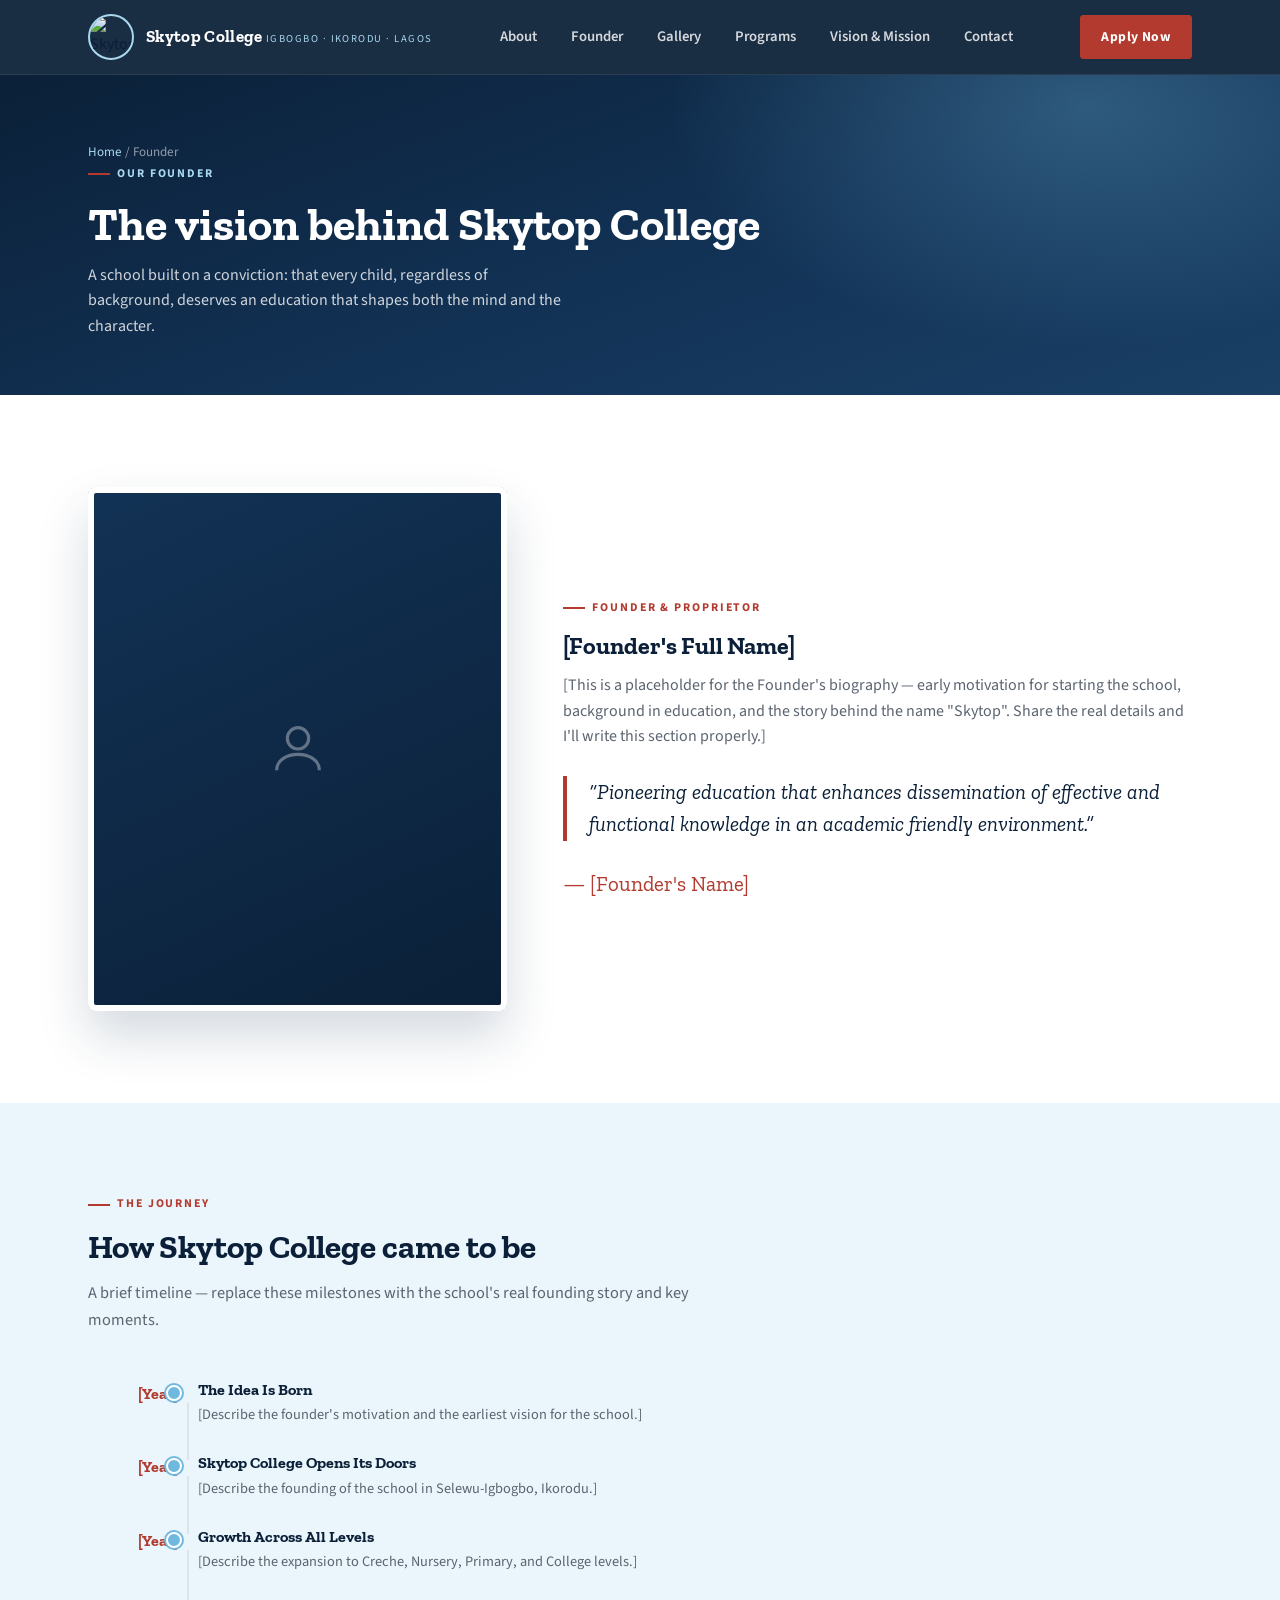
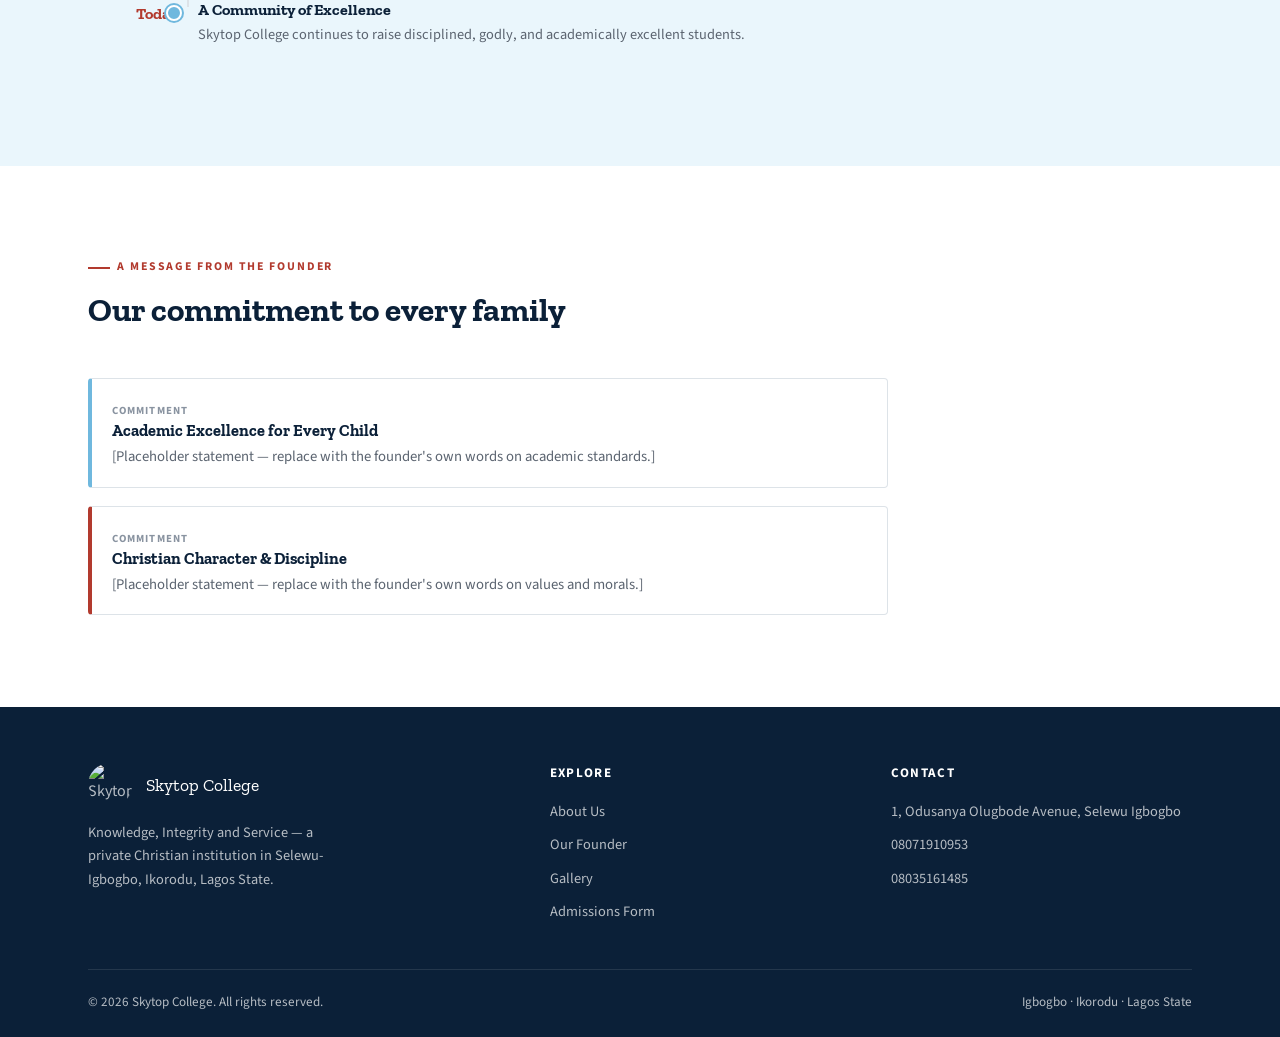
==== founder.html @ b990004e "Add files via upload" ====
<!DOCTYPE html>
<html lang="en">
<head>
<meta charset="UTF-8">
<meta name="viewport" content="width=device-width, initial-scale=1.0">
<title>Our Founder | Skytop College</title>
<meta name="description" content="Meet the Founder of Skytop College — the vision and values behind Sky Top Schools.">
<link rel="preconnect" href="https://fonts.googleapis.com">
<link rel="preconnect" href="https://fonts.gstatic.com" crossorigin>
<link href="https://fonts.googleapis.com/css2?family=Zilla+Slab:ital,wght@0,400;0,500;0,600;0,700;1,500&family=Source+Sans+3:wght@400;500;600;700;800&display=swap" rel="stylesheet">
<link rel="stylesheet" href="styles.css">
</head>
<body>

<header>
  <div class="nav">
    <div class="brand"><a href="index.html">
      <img src="assets/logo.jpg" alt="Skytop Schools crest">
      <div class="brand-text">
        <span class="name">Skytop College</span>
        <span class="sub">Igbogbo · Ikorodu · Lagos</span></a>
      </div>
    </div>
    <nav class="links">
      <a href="index.html#about">About</a>
      <a href="founder.html">Founder</a>
      <a href="gallery.html">Gallery</a>
      <a href="index.html#programs">Programs</a>
      <a href="index.html#vision">Vision &amp; Mission</a>
      <a href="index.html#contact">Contact</a>
    </nav>
    <a href="admissions.html" class="nav-cta">Apply Now</a>
    <button class="menu-btn" aria-label="Open menu" id="menuBtn">☰</button>
  </div>
</header>

<section class="page-hero">
  <div class="wrap">
    <span class="breadcrumb"><a href="index.html">Home</a> / Founder</span>
    <span class="eyebrow" style="color:var(--sky-soft)">Our Founder</span>
    <h1>The vision behind Skytop College</h1>
    <p>A school built on a conviction: that every child, regardless of background, deserves an education that shapes both the mind and the character.</p>
  </div>
</section>

<section>
  <div class="wrap founder-hero reveal">
    <div class="founder-photo">
      <svg width="64" height="64" viewBox="0 0 24 24" fill="none" stroke="currentColor" stroke-width="1.2"><circle cx="12" cy="8" r="4"/><path d="M4 20c0-4 4-6 8-6s8 2 8 6"/></svg>
    </div>
    <div>
      <span class="eyebrow">Founder &amp; Proprietor</span>
      <h2 style="margin-top:14px;">[Founder's Full Name]</h2>
      <p style="color:var(--grey); margin-top:14px;">[This is a placeholder for the Founder's biography — early motivation for starting the school, background in education, and the story behind the name "Skytop". Share the real details and I'll write this section properly.]</p>
      <div class="founder-quote">
        &ldquo;Pioneering education that enhances dissemination of effective and functional knowledge in an academic friendly environment.&rdquo;
      </div>
      <div class="founder-signature">— [Founder's Name]</div>
    </div>
  </div>
</section>

<section class="bg-tint">
  <div class="wrap">
    <div class="section-head reveal">
      <span class="eyebrow">The Journey</span>
      <h2>How Skytop College came to be</h2>
      <p>A brief timeline — replace these milestones with the school's real founding story and key moments.</p>
    </div>
    <div class="timeline reveal">
      <div class="tl-item">
        <div class="tl-year">[Year]</div>
        <div class="tl-dot">
          <h4>The Idea Is Born</h4>
          <p>[Describe the founder's motivation and the earliest vision for the school.]</p>
        </div>
      </div>
      <div class="tl-item">
        <div class="tl-year">[Year]</div>
        <div class="tl-dot">
          <h4>Skytop College Opens Its Doors</h4>
          <p>[Describe the founding of the school in Selewu-Igbogbo, Ikorodu.]</p>
        </div>
      </div>
      <div class="tl-item">
        <div class="tl-year">[Year]</div>
        <div class="tl-dot">
          <h4>Growth Across All Levels</h4>
          <p>[Describe the expansion to Creche, Nursery, Primary, and College levels.]</p>
        </div>
      </div>
      <div class="tl-item">
        <div class="tl-year">Today</div>
        <div class="tl-dot">
          <h4>A Community of Excellence</h4>
          <p>Skytop College continues to raise disciplined, godly, and academically excellent students.</p>
        </div>
      </div>
    </div>
  </div>
</section>

<section>
  <div class="wrap">
    <div class="section-head reveal">
      <span class="eyebrow">A Message from the Founder</span>
      <h2>Our commitment to every family</h2>
    </div>
    <div class="pillars reveal" style="max-width:800px;">
      <div class="pillar">
        <div>
          <span class="tag">Commitment</span>
          <h4>Academic Excellence for Every Child</h4>
          <p>[Placeholder statement — replace with the founder's own words on academic standards.]</p>
        </div>
      </div>
      <div class="pillar values">
        <div>
          <span class="tag">Commitment</span>
          <h4>Christian Character &amp; Discipline</h4>
          <p>[Placeholder statement — replace with the founder's own words on values and morals.]</p>
        </div>
      </div>
    </div>
  </div>
</section>

<footer>
  <div class="wrap">
    <div class="foot-grid">
      <div>
        <div class="foot-brand">
          <img src="assets/logo.jpg" alt="Skytop Schools crest">
          <span>Skytop College</span>
        </div>
        <p style="max-width:36ch; font-size:.9rem;">Knowledge, Integrity and Service — a private Christian institution in Selewu-Igbogbo, Ikorodu, Lagos State.</p>
      </div>
      <div>
        <h5>Explore</h5>
        <ul>
          <li><a href="index.html#about">About Us</a></li>
          <li><a href="founder.html">Our Founder</a></li>
          <li><a href="gallery.html">Gallery</a></li>
          <li><a href="admissions.html">Admissions Form</a></li>
        </ul>
      </div>
      <div>
        <h5>Contact</h5>
        <ul>
          <li>1, Odusanya Olugbode Avenue, Selewu Igbogbo</li>
          <li>08071910953</li>
          <li>08035161485</li>
        </ul>
      </div>
    </div>
    <div class="foot-bottom">
      <span>© 2026 Skytop College. All rights reserved.</span>
      <span>Igbogbo · Ikorodu · Lagos State</span>
    </div>
  </div>
</footer>

<script>
  document.getElementById('menuBtn').addEventListener('click', function(){
    var links = document.querySelector('nav.links');
    var open = links.style.display === 'flex';
    links.style.display = open ? 'none' : 'flex';
    links.style.flexDirection = 'column';
    links.style.position = 'absolute';
    links.style.top = '70px';
    links.style.right = '20px';
    links.style.background = 'var(--navy-deep)';
    links.style.padding = '20px';
    links.style.borderRadius = '6px';
    links.style.gap = '16px';
  });

  var revealEls = document.querySelectorAll('.reveal');
  var io = new IntersectionObserver(function(entries){
    entries.forEach(function(e){
      if(e.isIntersecting){ e.target.classList.add('in'); io.unobserve(e.target); }
    });
  }, { threshold: .1 });
  revealEls.forEach(function(el){ io.observe(el); });
</script>

</body>
</html>
---- styles.css ----
:root{
    --navy: #123255;
    --navy-deep: #0B2038;
    --sky: #6FB8DE;
    --sky-soft: #A9D8EF;
    --sky-tint: #EAF6FC;
    --white: #FFFFFF;
    --grey: #5B6470;
    --grey-soft: #8993A0;
    --grey-line: #DDE3E8;
    --red: #B23A2E;
    --red-deep: #8A2A21;

    --font-display: "Zilla Slab", Georgia, serif;
    --font-body: "Source Sans 3", -apple-system, "Segoe UI", sans-serif;

    --container: 1160px;
  }

  *{ box-sizing:border-box; margin:0; padding:0; }
  html{ scroll-behavior:smooth; }
  body{
    font-family: var(--font-body);
    color: var(--navy-deep);
    background: var(--white);
    line-height:1.6;
    -webkit-font-smoothing:antialiased;
  }
  img{ max-width:100%; display:block; }
  a{ color:inherit; text-decoration:none; }
  ul{ list-style:none; }
  .wrap{ max-width: var(--container); margin:0 auto; padding:0 28px; }

  h1,h2,h3,h4{ font-family: var(--font-display); font-weight:700; line-height:1.15; color: var(--navy-deep); }

  .eyebrow{
    font-family: var(--font-body);
    text-transform: uppercase;
    letter-spacing: .16em;
    font-size: .74rem;
    font-weight:700;
    color: var(--red);
    display:flex; align-items:center; gap:.6em;
  }
  .eyebrow::before{
    content:"";
    width: 22px; height: 2px; background: var(--red);
    display:inline-block;
  }

  /* ---------- signature flame-book divider ---------- */
  .motif{
    width: 34px; height: 34px; flex-shrink:0;
  }

  /* ---------- Header ---------- */
  header{
    position: sticky; top:0; z-index:50;
    background: rgba(11,32,56,.94);
    backdrop-filter: blur(6px);
    border-bottom: 1px solid rgba(255,255,255,.08);
  }
  .nav{
    display:flex; align-items:center; justify-content:space-between;
    padding: 14px 28px;
    max-width: var(--container); margin:0 auto;
  }
  .brand{ display:flex; align-items:center; gap:12px; }
  .brand img{ width:46px; height:46px; border-radius:50%; object-fit:cover; border:2px solid var(--sky-soft); }
  .brand-text{ display:flex; flex-direction:column; line-height:1.1; }
  .brand-text .name{ font-family: var(--font-display); font-weight:700; color:var(--white); font-size:1.06rem; letter-spacing:.02em; }
  .brand-text .sub{ font-size:.66rem; letter-spacing:.14em; color: var(--sky-soft); text-transform:uppercase; margin-top:3px; }

  nav.links{ display:flex; gap: 34px; }
  nav.links a{
    color: rgba(255,255,255,.82); font-size:.92rem; font-weight:600;
    position:relative; padding:6px 0;
  }
  nav.links a:hover{ color: var(--white); }
  nav.links a::after{
    content:""; position:absolute; left:0; bottom:0; width:0; height:2px;
    background: var(--red); transition: width .25s ease;
  }
  nav.links a:hover::after{ width:100%; }

  .nav-cta{
    background: var(--red); color:var(--white); padding: 10px 20px;
    border-radius: 3px; font-weight:700; font-size:.85rem;
    letter-spacing:.03em;
    border: 1px solid var(--red);
    transition: background .2s ease;
  }
  .nav-cta:hover{ background: var(--red-deep); }

  .menu-btn{ display:none; background:none; border:none; color:var(--white); font-size:1.6rem; cursor:pointer; }

  /* ---------- Hero ---------- */
  .hero{
    position:relative;
    background:
      radial-gradient(ellipse 900px 500px at 78% 18%, rgba(111,184,222,.35), transparent 60%),
      linear-gradient(160deg, var(--navy-deep) 0%, var(--navy) 55%, #1A4066 100%);
    color: var(--white);
    overflow:hidden;
    padding: 100px 0 170px;
  }
  .hero::after{
    content:"";
    position:absolute; left:0; right:0; bottom:-2px; height: 90px;
    background: var(--white);
    clip-path: polygon(0 100%, 100% 100%, 100% 40%, 0 100%);
  }
  .hero .wrap{
    display:grid; grid-template-columns: 1.15fr .85fr; gap: 60px; align-items:center;
    position:relative; z-index:2;
  }
  .hero h1{
    color: var(--white);
    font-size: clamp(2.3rem, 4.2vw, 3.5rem);
    margin: 18px 0 20px;
  }
  .hero h1 em{ font-style:normal; color: var(--sky-soft); }
  .hero p.lead{
    color: rgba(255,255,255,.82); font-size:1.08rem; max-width: 52ch; margin-bottom: 32px;
  }
  .hero .cta-row{ display:flex; gap:16px; flex-wrap:wrap; }
  .btn{
    display:inline-flex; align-items:center; gap:8px;
    padding: 14px 26px; border-radius:3px; font-weight:700; font-size:.94rem;
    letter-spacing:.02em; transition: all .2s ease; border:1.5px solid transparent;
  }
  .btn-primary{ background: var(--red); color:var(--white); border-color: var(--red); }
  .btn-primary:hover{ background: var(--red-deep); border-color:var(--red-deep); transform: translateY(-1px); }
  .btn-ghost{ border-color: rgba(255,255,255,.45); color: var(--white); }
  .btn-ghost:hover{ background: rgba(255,255,255,.1); border-color: var(--white); }

  .hero-badge{
    position:relative;
    width: 100%; max-width: 360px; margin: 0 auto;
    display:flex; align-items:center; justify-content:center;
  }
  .hero-badge .glow{
    position:absolute; inset:-30px;
    background: radial-gradient(circle, rgba(111,184,222,.45), transparent 70%);
    filter: blur(10px);
  }
  .hero-badge img{
    position:relative; z-index:1;
    width:100%; border-radius: 50%;
    box-shadow: 0 30px 60px rgba(0,0,0,.45), 0 0 0 10px rgba(255,255,255,.06);
    border: 4px solid rgba(255,255,255,.85);
  }

  .hero-stats{
    display:flex; gap: 34px; margin-top: 44px; flex-wrap:wrap;
  }
  .hero-stats div{ border-left: 2px solid var(--red); padding-left: 14px; }
  .hero-stats .num{ font-family: var(--font-display); font-size:1.5rem; font-weight:700; color:var(--white); }
  .hero-stats .lbl{ font-size:.76rem; text-transform:uppercase; letter-spacing:.1em; color: rgba(255,255,255,.65); }

  /* ---------- Hero moving gallery ---------- */
  .gallery-strip{
    position:relative; z-index:2; margin-top: 68px;
    -webkit-mask-image: linear-gradient(90deg, transparent, #000 8%, #000 92%, transparent);
    mask-image: linear-gradient(90deg, transparent, #000 8%, #000 92%, transparent);
  }
  .gallery-track{
    display:flex; gap: 20px; width: max-content;
    animation: scroll-gallery 38s linear infinite;
  }
  .gallery-strip:hover .gallery-track{ animation-play-state: paused; }
  @keyframes scroll-gallery{
    from{ transform: translateX(0); }
    to{ transform: translateX(-50%); }
  }
  .gcard{
    flex: 0 0 auto; width: 220px; height: 150px; border-radius: 8px;
    padding: 18px; display:flex; flex-direction:column; justify-content:flex-end;
    position:relative; overflow:hidden;
    border: 1px solid rgba(255,255,255,.14);
  }
  .gcard::before{
    content:""; position:absolute; top:-30px; right:-30px; width:110px; height:110px;
    border-radius:50%; background: rgba(255,255,255,.08);
  }
  .gcard .gicon{ color: rgba(255,255,255,.9); margin-bottom:10px; }
  .gcard .glabel{ font-family: var(--font-display); font-weight:600; color:var(--white); font-size:1rem; }
  .gcard .gsub{ font-size:.72rem; color: rgba(255,255,255,.65); text-transform:uppercase; letter-spacing:.08em; margin-top:2px; }
  .gcard.c1{ background: linear-gradient(155deg, #1A4066, #123255); }
  .gcard.c2{ background: linear-gradient(155deg, var(--red), var(--red-deep)); }
  .gcard.c3{ background: linear-gradient(155deg, #2C6E9E, #123255); }
  .gcard.c4{ background: linear-gradient(155deg, #0B2038, #1A4066); }
  .gcard.c5{ background: linear-gradient(155deg, var(--red-deep), #601B15); }
  .gcard.c6{ background: linear-gradient(155deg, #3A82AE, #123255); }

  /* ---------- Founder ---------- */
  .founder-grid{ display:grid; grid-template-columns: .8fr 1.2fr; gap: 56px; align-items:center; }
  .founder-portrait{
    position:relative; aspect-ratio: 4/5; border-radius: 10px; overflow:hidden;
    background: linear-gradient(155deg, var(--navy-deep), var(--navy) 60%, var(--sky) 160%);
    display:flex; align-items:center; justify-content:center;
    box-shadow: 0 30px 60px rgba(18,50,85,.18);
  }
  .founder-portrait::before{
    content:""; position:absolute; inset:0;
    background: radial-gradient(circle at 30% 20%, rgba(255,255,255,.12), transparent 55%);
  }
  .founder-portrait .monogram{
    font-family: var(--font-display); font-weight:700; font-size: 5rem; color: rgba(255,255,255,.92);
    border: 2px solid rgba(255,255,255,.35); border-radius:50%;
    width: 150px; height:150px; display:flex; align-items:center; justify-content:center;
    position:relative; z-index:1;
  }
  .founder-portrait .ribbon{
    position:absolute; bottom:0; left:0; right:0; padding: 16px 22px;
    background: rgba(11,32,56,.75); backdrop-filter: blur(3px);
    color: var(--white); font-size:.78rem; text-transform:uppercase; letter-spacing:.1em; text-align:center;
  }
  .founder-quote{
    font-family: var(--font-display); font-style:italic; font-size:1.3rem; color: var(--navy-deep);
    line-height:1.55; margin: 18px 0 22px; position:relative; padding-left: 24px;
    border-left: 3px solid var(--red);
  }
  .founder-name{ font-family: var(--font-display); font-weight:700; font-size:1.15rem; }
  .founder-role{ color: var(--red); font-size:.8rem; text-transform:uppercase; letter-spacing:.1em; font-weight:700; margin-top:2px; }
  .founder-note{
    margin-top:24px; padding: 14px 18px; border-radius:4px; background: var(--sky-tint);
    border: 1px dashed var(--sky); color: var(--grey); font-size:.85rem;
  }

  /* ---------- Gallery ---------- */
  .gallery-grid{
    display:grid; grid-template-columns: repeat(4, 1fr); grid-auto-rows: 150px; gap: 18px;
  }
  .gtile{
    position:relative; border-radius: 8px; overflow:hidden;
    display:flex; flex-direction:column; justify-content:flex-end; padding: 18px;
    color: var(--white); border: 1px solid rgba(255,255,255,.12);
    transition: transform .25s ease;
  }
  .gtile:hover{ transform: translateY(-4px); }
  .gtile::before{
    content:""; position:absolute; top:-40px; right:-40px; width:140px; height:140px;
    border-radius:50%; background: rgba(255,255,255,.08);
  }
  .gtile .gt-icon{ margin-bottom:8px; opacity:.9; }
  .gtile .gt-label{ font-family: var(--font-display); font-weight:600; font-size:1.05rem; }
  .gtile .gt-sub{ font-size:.72rem; text-transform:uppercase; letter-spacing:.08em; color: rgba(255,255,255,.7); margin-top:2px; }
  .gtile.big{ grid-column: span 2; grid-row: span 2; }
  .gtile.wide{ grid-column: span 2; }
  .gtile.t1{ background: linear-gradient(155deg, var(--navy-deep), var(--navy)); }
  .gtile.t2{ background: linear-gradient(155deg, var(--red), var(--red-deep)); }
  .gtile.t3{ background: linear-gradient(155deg, #2C6E9E, var(--navy)); }
  .gtile.t4{ background: linear-gradient(155deg, #3A82AE, var(--navy)); }
  .gtile.t5{ background: linear-gradient(155deg, var(--red-deep), #601B15); }
  .gtile.t6{ background: linear-gradient(155deg, #0B2038, #1A4066); }
  .gtile.hof{
    background: linear-gradient(155deg, var(--red) 0%, var(--red-deep) 55%, var(--navy-deep) 140%);
  }
  .gtile.hof .gt-label{ font-size:1.3rem; }

  /* ---------- Section shells ---------- */
  section{ padding: 92px 0; }
  .section-head{ max-width: 640px; margin-bottom: 48px; }
  .section-head h2{ font-size: clamp(1.7rem, 2.6vw, 2.3rem); margin-top:14px; }
  .section-head p{ color: var(--grey); margin-top:14px; font-size:1.02rem; }

  .bg-tint{ background: var(--sky-tint); }
  .bg-navy{ background: linear-gradient(155deg, var(--navy-deep), var(--navy)); color:var(--white); }

  /* ---------- About ---------- */
  .about-grid{ display:grid; grid-template-columns: 1fr 1fr; gap: 64px; align-items:start; }
  .about-grid p{ color: var(--grey); margin-bottom: 16px; font-size:1.02rem; }
  .pillars{ display:flex; flex-direction:column; gap:18px; margin-top:8px; }
  .pillar{
    display:flex; gap:16px; align-items:flex-start;
    padding: 18px 20px; background: var(--white);
    border: 1px solid var(--grey-line); border-left: 4px solid var(--sky);
    border-radius: 4px;
  }
  .pillar.values{ border-left-color: var(--red); }
  .pillar h4{ font-size:1.02rem; margin-bottom:4px; }
  .pillar span.tag{
    font-size:.68rem; text-transform:uppercase; letter-spacing:.1em; color: var(--grey-soft); font-weight:700;
  }
  .pillar p{ color: var(--grey); font-size:.92rem; margin:0; }

  /* ---------- Levels pathway (real sequence) ---------- */
  .pathway{
    position:relative; display:flex; justify-content:space-between; gap: 16px;
    margin-top: 20px; padding-top: 10px;
  }
  .pathway::before{
    content:""; position:absolute; top: 33px; left: 6%; right:6%; height:2px;
    background: repeating-linear-gradient(90deg, var(--sky) 0 10px, transparent 10px 18px);
  }
  .stop{ flex:1; text-align:center; position:relative; z-index:1; }
  .stop .dot{
    width: 66px; height:66px; border-radius:50%; margin: 0 auto 16px;
    background: var(--white); border: 3px solid var(--sky);
    display:flex; align-items:center; justify-content:center;
    font-family: var(--font-display); font-weight:700; color: var(--navy); font-size:1.3rem;
    box-shadow: 0 8px 20px rgba(18,50,85,.1);
  }
  .stop:nth-child(4) .dot{ background: var(--navy); border-color: var(--red); color: var(--white); }
  .stop h4{ font-size:1.02rem; }
  .stop p{ color: var(--grey-soft); font-size:.8rem; margin-top:4px; }

  /* ---------- Cards grid (why choose) ---------- */
  .card-grid{ display:grid; grid-template-columns: repeat(4, 1fr); gap: 24px; }
  .card{
    background: var(--white); border: 1px solid var(--grey-line); border-radius: 6px;
    padding: 30px 24px; transition: transform .2s ease, box-shadow .2s ease;
  }
  .card:hover{ transform: translateY(-4px); box-shadow: 0 18px 34px rgba(18,50,85,.1); border-color: var(--sky); }
  .card .icon{
    width: 48px; height:48px; border-radius:10px; background: var(--sky-tint);
    display:flex; align-items:center; justify-content:center; margin-bottom:18px;
    color: var(--red);
  }
  .card h4{ font-size:1.04rem; margin-bottom:8px; }
  .card p{ color: var(--grey); font-size:.9rem; }

  /* ---------- Programs ---------- */
  .programs{ display:grid; grid-template-columns: 1fr 1fr; gap: 28px; }
  .program{
    position:relative; overflow:hidden; border-radius: 8px;
    background: var(--navy); color: var(--white);
    padding: 40px 36px; min-height: 260px;
    display:flex; flex-direction:column; justify-content:flex-end;
  }
  .program.alt{ background: var(--red); }
  .program::before{
    content:""; position:absolute; top:-40px; right:-40px; width:180px; height:180px;
    border-radius:50%; background: rgba(255,255,255,.07);
  }
  .program .tag{ font-size:.72rem; text-transform:uppercase; letter-spacing:.14em; color: var(--sky-soft); font-weight:700; margin-bottom:12px; }
  .program.alt .tag{ color: rgba(255,255,255,.75); }
  .program h3{ color: var(--white); font-size:1.5rem; margin-bottom:12px; }
  .program p{ color: rgba(255,255,255,.85); font-size:.96rem; max-width: 42ch; }

  /* ---------- Vision / Mission ---------- */
  .vm-grid{ display:grid; grid-template-columns: .9fr 1.1fr; gap: 50px; align-items:start; }
  .vm-quote{
    background: rgba(255,255,255,.05); border: 1px solid rgba(255,255,255,.15);
    border-radius: 8px; padding: 34px 30px; position:relative;
  }
  .vm-quote .mark{ font-family: var(--font-display); font-size: 3.4rem; color: var(--sky-soft); line-height:.6; display:block; margin-bottom:10px;}
  .vm-quote p{ font-family: var(--font-display); font-size:1.25rem; font-style:italic; color: var(--white); line-height:1.5; }
  .vm-quote span.lbl{ display:block; margin-top:18px; font-size:.72rem; text-transform:uppercase; letter-spacing:.14em; color: var(--sky-soft); font-weight:700; }

  .mission-list{ display:flex; flex-direction:column; gap:16px; }
  .mission-list li{
    display:flex; gap:14px; align-items:flex-start;
    padding: 16px 18px; background: rgba(255,255,255,.04);
    border-left: 3px solid var(--red); border-radius:3px;
    color: rgba(255,255,255,.88); font-size:.96rem;
  }
  .mission-list b{ color: var(--sky-soft); font-family: var(--font-display); font-size:1.1rem; margin-right:4px; }

  /* ---------- Aims (numbered — real ordered content) ---------- */
  .aims-list{ counter-reset: aim; display:grid; grid-template-columns: 1fr 1fr; gap: 20px 40px; margin-top:10px;}
  .aims-list li{
    counter-increment: aim;
    display:flex; gap:16px; align-items:flex-start;
    padding-bottom: 20px; border-bottom: 1px solid var(--grey-line);
  }
  .aims-list li::before{
    content: counter(aim, decimal-leading-zero);
    font-family: var(--font-display); font-weight:700; color: var(--sky);
    font-size:1.3rem; flex-shrink:0; width: 42px;
  }
  .aims-list p{ color: var(--grey); font-size:.94rem; margin:0; }

  /* ---------- Contact ---------- */
  .contact-grid{ display:grid; grid-template-columns: 1fr 1fr; gap: 50px; align-items:center; }
  .contact-card{
    background: var(--white); border:1px solid var(--grey-line); border-radius: 8px;
    padding: 40px; box-shadow: 0 20px 50px rgba(18,50,85,.08);
  }
  .contact-row{ display:flex; gap:16px; align-items:flex-start; margin-bottom: 24px; }
  .contact-row:last-child{ margin-bottom:0; }
  .contact-row .ic{
    width:42px; height:42px; border-radius:50%; background: var(--sky-tint); color:var(--red);
    display:flex; align-items:center; justify-content:center; flex-shrink:0;
  }
  .contact-row h4{ font-size:.95rem; margin-bottom:2px; }
  .contact-row p, .contact-row a{ color: var(--grey); font-size:.92rem; }
  .contact-visual{
    background: linear-gradient(155deg, var(--navy-deep), var(--navy));
    border-radius: 8px; min-height: 320px; display:flex; align-items:center; justify-content:center;
    position:relative; overflow:hidden;
  }
  .contact-visual .ring{
    width:180px;height:180px; border-radius:50%; border: 2px dashed rgba(255,255,255,.25);
    display:flex; align-items:center; justify-content:center; position:relative;
  }
  .contact-visual img{ width:130px; height:130px; border-radius:50%; object-fit:cover; border:3px solid rgba(255,255,255,.8); }

  /* ---------- Footer ---------- */
  footer{ background: var(--navy-deep); color: rgba(255,255,255,.7); padding: 56px 0 24px; }
  .foot-grid{ display:grid; grid-template-columns: 1.4fr 1fr 1fr; gap: 40px; padding-bottom: 36px; border-bottom: 1px solid rgba(255,255,255,.1); }
  .foot-brand{ display:flex; gap:14px; align-items:center; margin-bottom:14px;}
  .foot-brand img{ width:44px; height:44px; border-radius:50%; }
  .foot-brand span{ font-family: var(--font-display); color:var(--white); font-size:1.1rem; }
  footer h5{ color: var(--white); font-size:.82rem; text-transform:uppercase; letter-spacing:.1em; margin-bottom:16px; }
  footer ul li{ margin-bottom:10px; font-size:.9rem; }
  footer ul li a:hover{ color: var(--sky-soft); }
  .foot-bottom{ display:flex; justify-content:space-between; padding-top: 22px; font-size:.82rem; flex-wrap:wrap; gap:10px;}

  /* ---------- Reveal on scroll ---------- */
  .reveal{ opacity:0; transform: translateY(22px); transition: opacity .7s ease, transform .7s ease; }
  .reveal.in{ opacity:1; transform:none; }

  /* ---------- Responsive ---------- */
  @media (max-width: 980px){
    nav.links, .nav-cta{ display:none; }
    .menu-btn{ display:block; }
    .hero .wrap{ grid-template-columns: 1fr; text-align:center; }
    .hero .cta-row{ justify-content:center; }
    .hero-stats{ justify-content:center; }
    .about-grid, .vm-grid, .contact-grid, .programs{ grid-template-columns: 1fr; }
    .card-grid{ grid-template-columns: repeat(2,1fr); }
    .pathway{ flex-direction:column; gap:28px; }
    .pathway::before{ display:none; }
    .aims-list{ grid-template-columns: 1fr; }
  }
  @media (max-width: 560px){
    .card-grid{ grid-template-columns: 1fr; }
    section{ padding: 64px 0; }
    .gcard{ width: 170px; height: 130px; padding: 14px; }
  }

/* ---------- Page hero (interior pages) ---------- */
.page-hero{
  background: linear-gradient(160deg, var(--navy-deep) 0%, var(--navy) 55%, #1A4066 100%);
  color: var(--white); padding: 64px 0 56px; position:relative; overflow:hidden;
}
.page-hero::before{
  content:""; position:absolute; inset:0;
  background: radial-gradient(ellipse 700px 400px at 85% 10%, rgba(111,184,222,.3), transparent 60%);
}
.page-hero .wrap{ position:relative; z-index:1; }
.page-hero h1{ color:var(--white); font-size: clamp(2rem, 3.6vw, 2.9rem); margin-top:14px; }
.page-hero p{ color: rgba(255,255,255,.8); margin-top:12px; max-width:60ch; }
.breadcrumb{ font-size:.82rem; color: rgba(255,255,255,.55); margin-top:18px; }
.breadcrumb a{ color: var(--sky-soft); }

/* ---------- Gallery page ---------- */
.filter-row{ display:flex; gap:12px; flex-wrap:wrap; margin-bottom:36px; }
.filter-btn{
  padding: 9px 18px; border-radius: 30px; border: 1.5px solid var(--grey-line);
  font-size:.84rem; font-weight:600; color: var(--grey); background: var(--white);
  cursor:pointer; transition: all .2s ease;
}
.filter-btn.active, .filter-btn:hover{ background: var(--navy); border-color:var(--navy); color: var(--white); }

.gallery-masonry{
  columns: 3 240px; column-gap: 20px;
}
.gitem{
  break-inside: avoid; margin-bottom: 20px; border-radius: 8px; overflow:hidden;
  position:relative; background: var(--navy);
  display:flex; align-items:flex-end;
  min-height: 180px;
}
.gitem.tall{ min-height: 260px; }
.gitem.short{ min-height: 140px; }
.gitem::before{ content:""; position:absolute; inset:0; opacity:.92; }
.gitem.t1::before{ background: linear-gradient(155deg, #1A4066, #123255); }
.gitem.t2::before{ background: linear-gradient(155deg, var(--red), var(--red-deep)); }
.gitem.t3::before{ background: linear-gradient(155deg, #2C6E9E, #123255); }
.gitem.t4::before{ background: linear-gradient(155deg, #0B2038, #1A4066); }
.gitem.t5::before{ background: linear-gradient(155deg, var(--red-deep), #601B15); }
.gitem.t6::before{ background: linear-gradient(155deg, #3A82AE, #123255); }
.gitem-inner{ position:relative; z-index:1; padding: 22px; width:100%; }
.gitem-inner .tag{ font-size:.68rem; text-transform:uppercase; letter-spacing:.12em; color: rgba(255,255,255,.65); font-weight:700; }
.gitem-inner h4{ color: var(--white); font-size:1.08rem; margin-top:6px; }
.gitem-inner p{ color: rgba(255,255,255,.75); font-size:.84rem; margin-top:4px; }

.hof-grid{ display:grid; grid-template-columns: repeat(4, 1fr); gap:24px; }
.hof-card{
  background: var(--white); border:1px solid var(--grey-line); border-radius: 8px; overflow:hidden;
  text-align:center; transition: transform .2s ease, box-shadow .2s ease;
}
.hof-card:hover{ transform: translateY(-4px); box-shadow: 0 18px 34px rgba(18,50,85,.1); }
.hof-photo{
  height: 150px; background: linear-gradient(155deg, var(--navy), var(--navy-deep));
  display:flex; align-items:center; justify-content:center; color: rgba(255,255,255,.5);
}
.hof-body{ padding: 20px; }
.hof-body .badge{
  display:inline-block; background: var(--red); color:var(--white); font-size:.66rem;
  text-transform:uppercase; letter-spacing:.08em; font-weight:700; padding: 4px 10px; border-radius: 20px; margin-bottom:10px;
}
.hof-body h4{ font-size:1rem; }
.hof-body p{ color: var(--grey); font-size:.85rem; margin-top:4px; }

/* ---------- Founder page ---------- */
.founder-hero{ display:grid; grid-template-columns: .8fr 1.2fr; gap: 56px; align-items:center; }
.founder-photo{
  aspect-ratio: 4/5; border-radius: 8px;
  background: linear-gradient(155deg, var(--navy), var(--navy-deep));
  display:flex; align-items:center; justify-content:center; color: rgba(255,255,255,.35);
  border: 6px solid var(--white); box-shadow: 0 25px 50px rgba(18,50,85,.18);
  position:relative;
}
.founder-photo::after{
  content:""; position:absolute; inset:-6px; border-radius:8px; border: 1.5px dashed var(--sky);
  z-index:-1;
}
.founder-quote{
  font-family: var(--font-display); font-style:italic; font-size:1.3rem; color: var(--navy-deep);
  border-left: 4px solid var(--red); padding-left:22px; margin: 26px 0;
}
.founder-signature{ font-family: var(--font-display); font-size:1.3rem; color: var(--red); margin-top:6px; }
.timeline{ display:flex; flex-direction:column; gap:0; margin-top:10px; }
.tl-item{ display:grid; grid-template-columns: 90px 1fr; gap:20px; padding-bottom:28px; position:relative; }
.tl-item::before{ content:""; position:absolute; left:99px; top:22px; bottom:-6px; width:2px; background: var(--grey-line); }
.tl-item:last-child::before{ display:none; }
.tl-year{ font-family: var(--font-display); font-weight:700; color: var(--red); font-size:1rem; text-align:right; }
.tl-dot{ position:relative; }
.tl-dot::before{ content:""; position:absolute; left:-32px; top:4px; width:12px; height:12px; border-radius:50%; background: var(--sky); border: 2px solid var(--white); box-shadow: 0 0 0 2px var(--sky); }
.tl-item h4{ font-size:1rem; }
.tl-item p{ color: var(--grey); font-size:.9rem; margin-top:4px; }

/* ---------- Admissions form ---------- */
.form-shell{
  background: var(--white); border: 1px solid var(--grey-line); border-radius: 10px;
  padding: 44px; box-shadow: 0 24px 60px rgba(18,50,85,.08);
}
.form-section-title{
  font-family: var(--font-display); font-size:1.1rem; color: var(--navy-deep);
  margin: 30px 0 18px; padding-bottom:10px; border-bottom: 2px solid var(--sky-tint);
  display:flex; align-items:center; gap:10px;
}
.form-section-title:first-child{ margin-top:0; }
.form-section-title .n{
  width:26px; height:26px; border-radius:50%; background: var(--navy); color:var(--white);
  font-size:.78rem; display:flex; align-items:center; justify-content:center; flex-shrink:0;
}
.form-grid{ display:grid; grid-template-columns: 1fr 1fr; gap: 20px; }
.field{ display:flex; flex-direction:column; gap:6px; margin-bottom:18px; }
.field.full{ grid-column: 1 / -1; }
.field label{ font-size:.82rem; font-weight:600; color: var(--navy-deep); }
.field label .req{ color: var(--red); }
.field input, .field select, .field textarea{
  border: 1.5px solid var(--grey-line); border-radius: 5px; padding: 12px 14px;
  font-family: var(--font-body); font-size:.94rem; color: var(--navy-deep); background: var(--white);
  transition: border-color .2s ease;
}
.field input:focus, .field select:focus, .field textarea:focus{
  outline:none; border-color: var(--sky);
}
.field textarea{ resize: vertical; min-height:90px; }
.radio-row{ display:flex; gap:22px; flex-wrap:wrap; margin-top:4px; }
.radio-opt{ display:flex; align-items:center; gap:8px; font-size:.9rem; color: var(--grey); }
.radio-opt input{ accent-color: var(--red); width:16px; height:16px; }
.form-note{
  background: var(--sky-tint); border-left:3px solid var(--sky); border-radius:4px;
  padding: 14px 16px; font-size:.86rem; color: var(--navy-deep); margin-bottom:26px;
}
.submit-row{ display:flex; align-items:center; gap:18px; margin-top:10px; flex-wrap:wrap; }
.submit-row p{ font-size:.8rem; color: var(--grey-soft); }
@media (max-width: 860px){
  .founder-hero{ grid-template-columns:1fr; }
  .form-grid{ grid-template-columns: 1fr; }
  .hof-grid{ grid-template-columns: repeat(2,1fr); }
  .form-shell{ padding:28px; }
}
@media (max-width: 560px){
  .gallery-masonry{ columns: 1; }
  .hof-grid{ grid-template-columns: 1fr; }
}
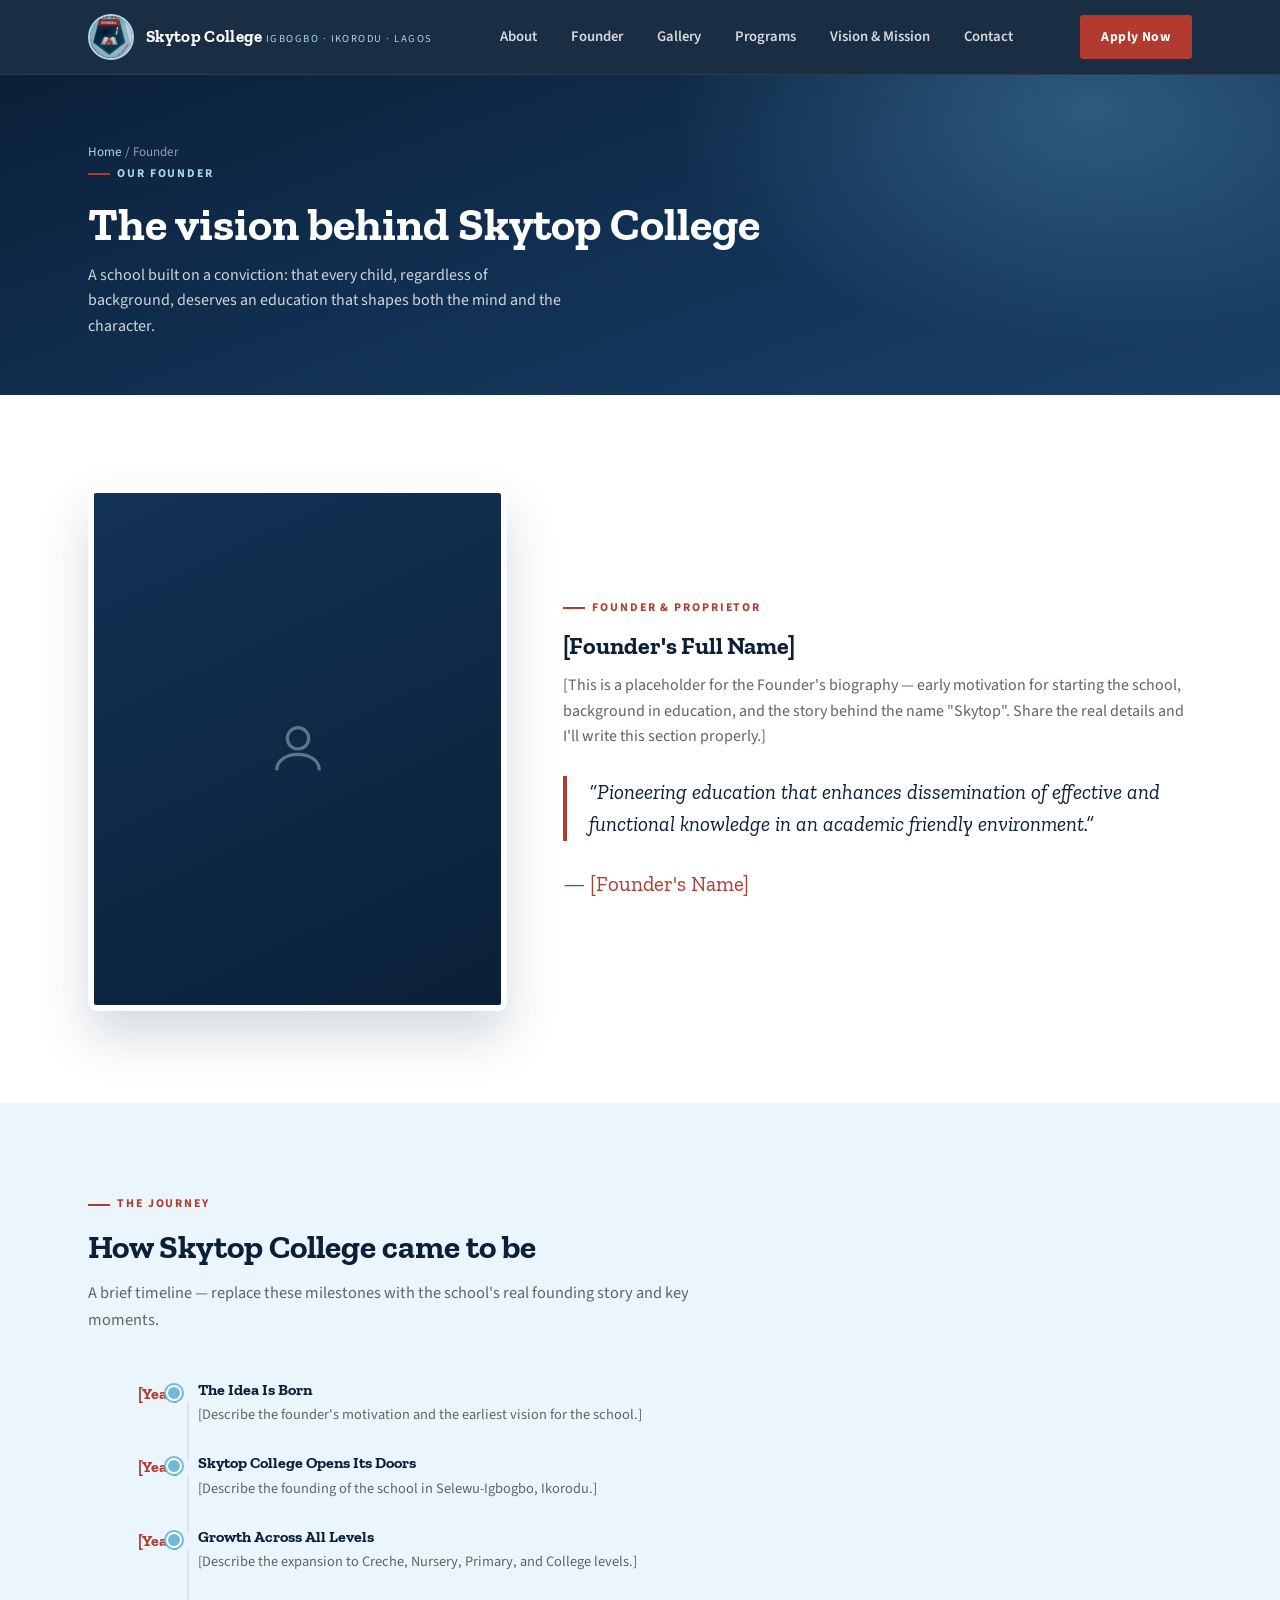
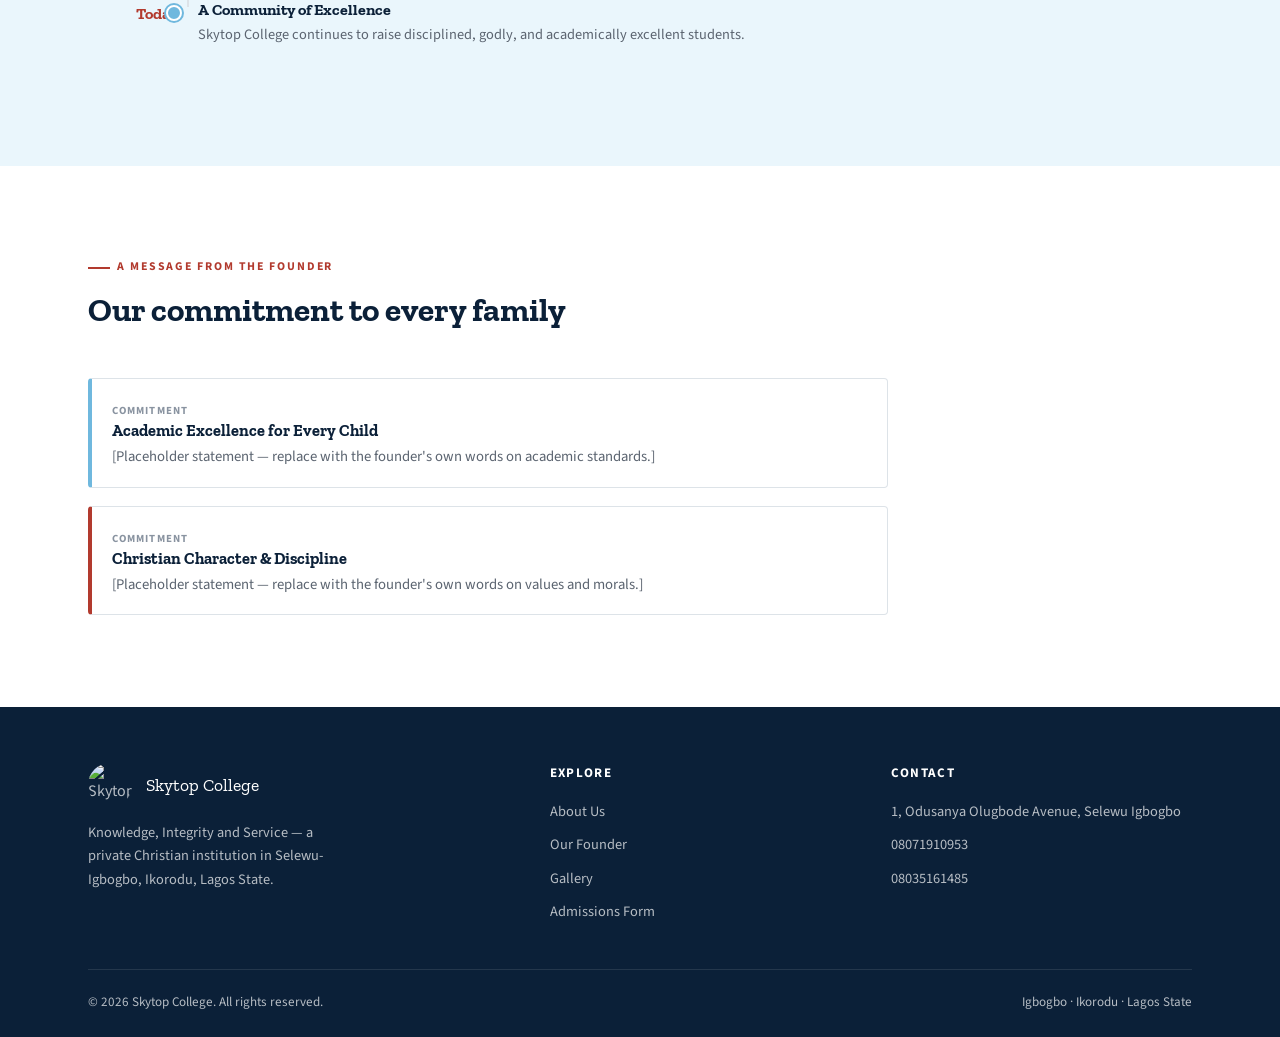
==== commit b18aaa03: "Update logo image source in founder.html" ====
--- a/founder.html
+++ b/founder.html
@@ -15,7 +15,7 @@
 <header>
   <div class="nav">
     <div class="brand"><a href="index.html">
-      <img src="assets/logo.jpg" alt="Skytop Schools crest">
+      <img src="logo.jpg" alt="Skytop Schools crest">
       <div class="brand-text">
         <span class="name">Skytop College</span>
         <span class="sub">Igbogbo · Ikorodu · Lagos</span></a>
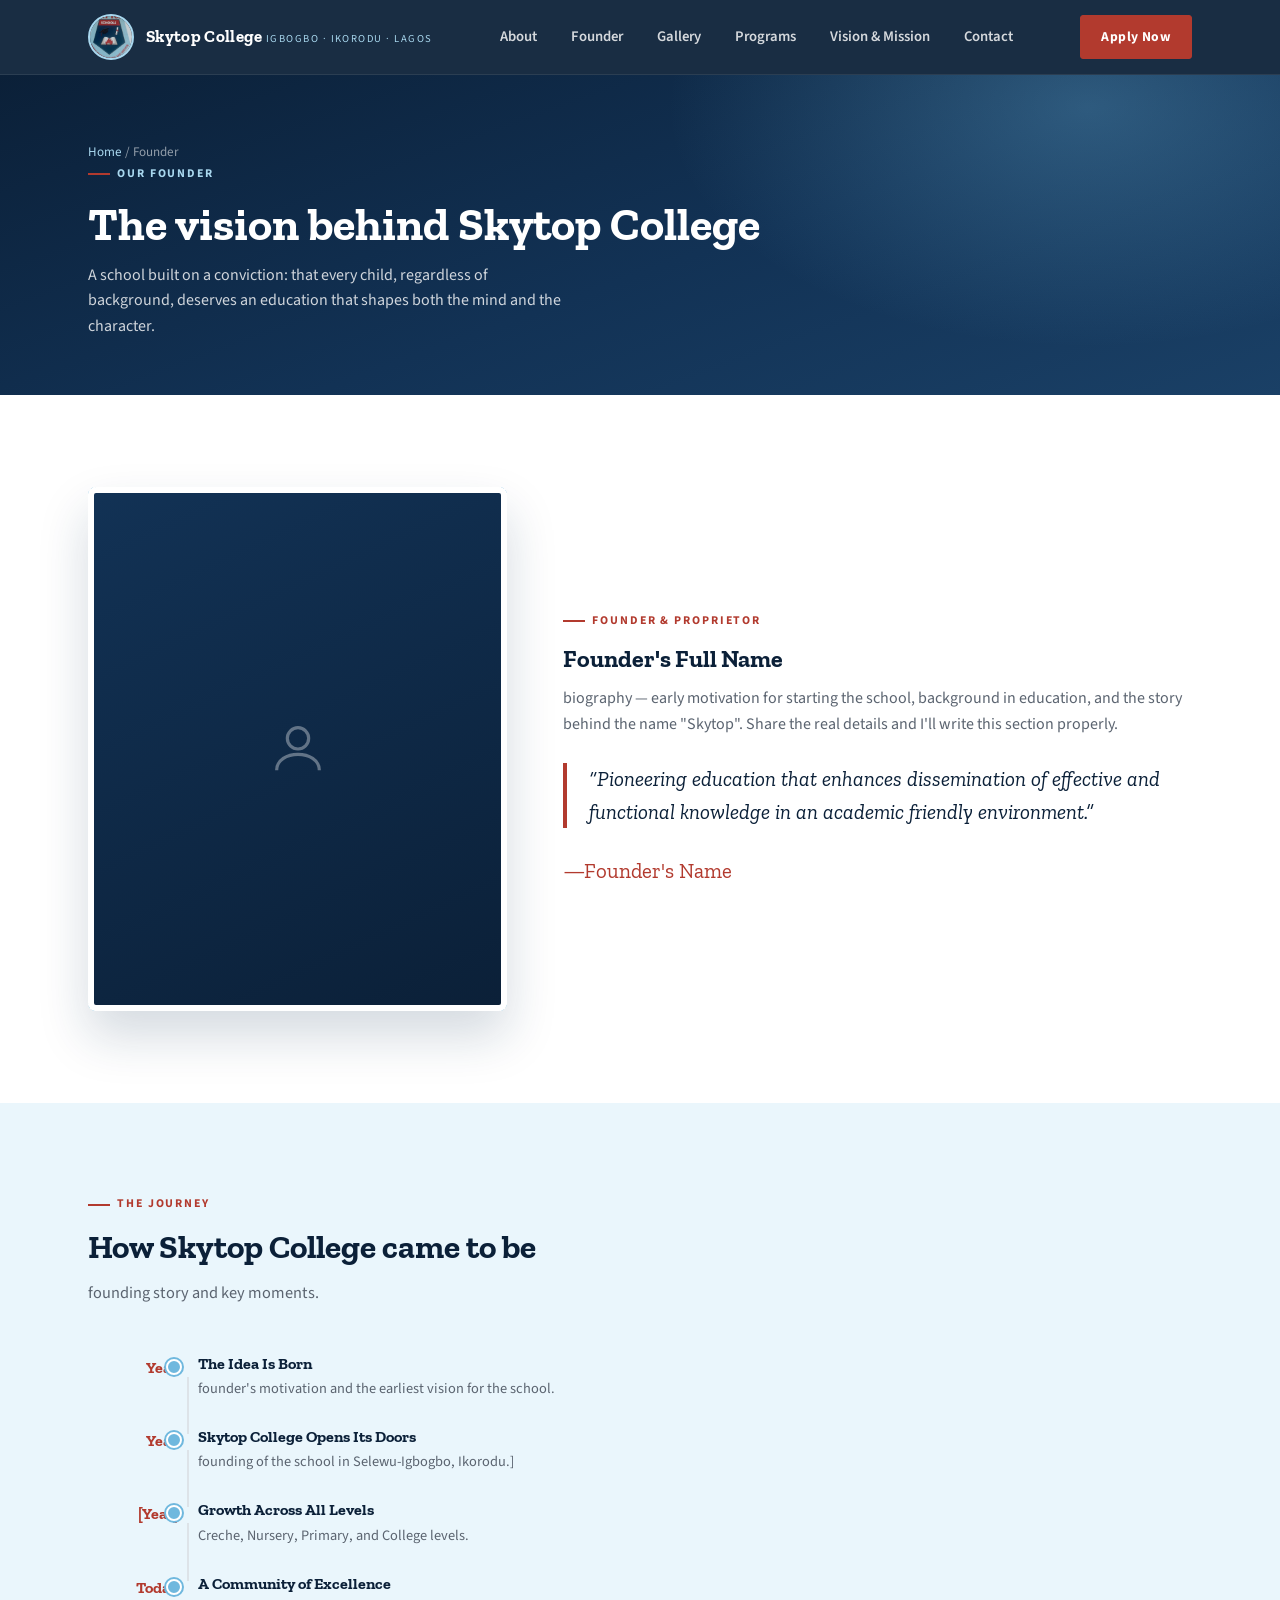
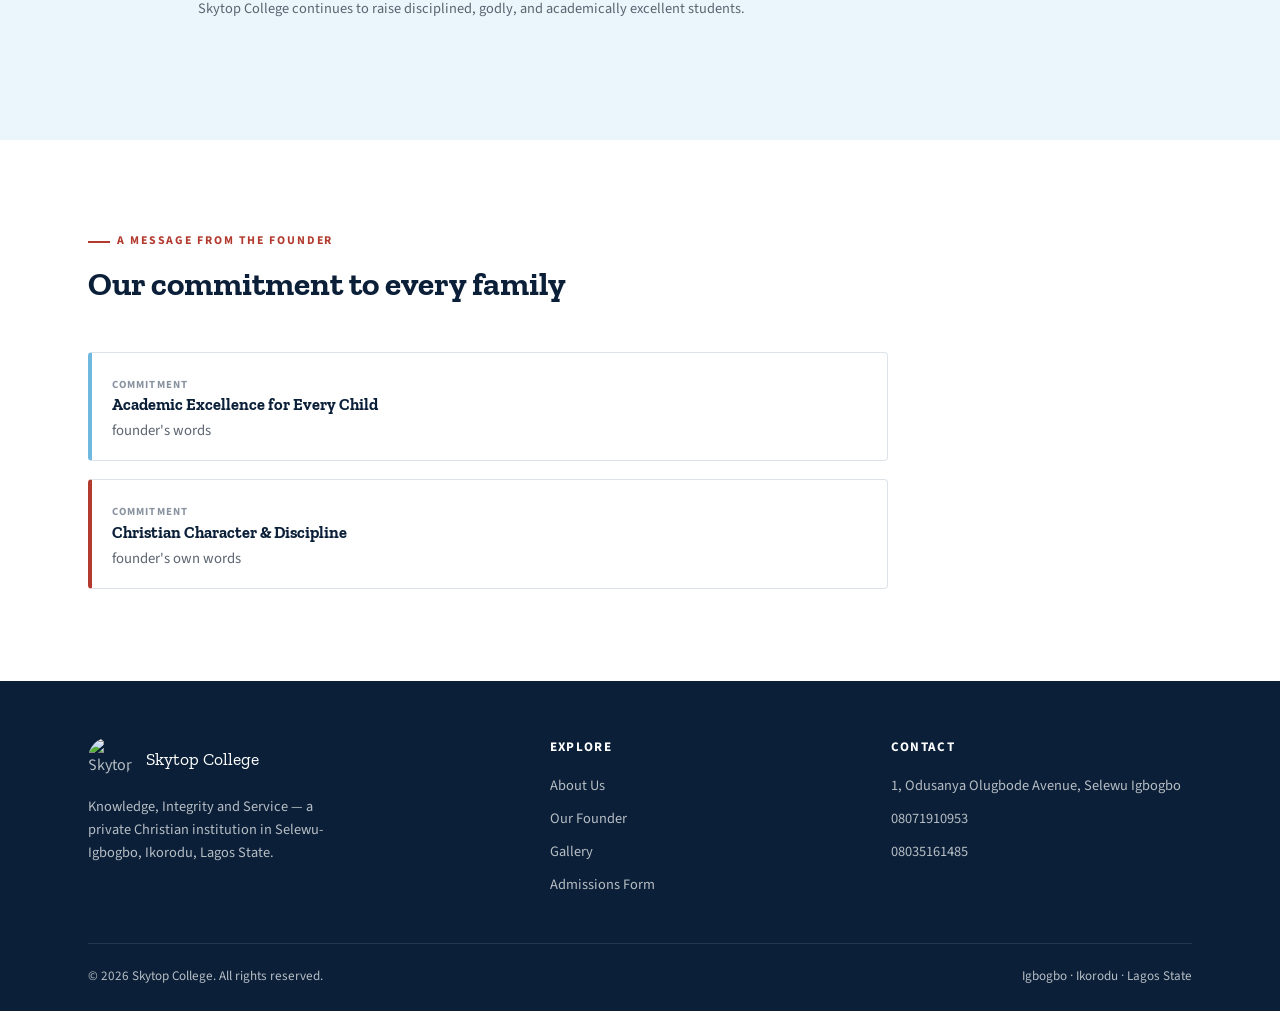
==== commit deb1b513: "Revise founder's biography and journey details Updated founder's section with real details and remov" ====
--- a/founder.html
+++ b/founder.html
@@ -50,12 +50,12 @@
     </div>
     <div>
       <span class="eyebrow">Founder &amp; Proprietor</span>
-      <h2 style="margin-top:14px;">[Founder's Full Name]</h2>
-      <p style="color:var(--grey); margin-top:14px;">[This is a placeholder for the Founder's biography — early motivation for starting the school, background in education, and the story behind the name "Skytop". Share the real details and I'll write this section properly.]</p>
+      <h2 style="margin-top:14px;">Founder's Full Name</h2>
+      <p style="color:var(--grey); margin-top:14px;">biography — early motivation for starting the school, background in education, and the story behind the name "Skytop". Share the real details and I'll write this section properly.</p>
       <div class="founder-quote">
         &ldquo;Pioneering education that enhances dissemination of effective and functional knowledge in an academic friendly environment.&rdquo;
       </div>
-      <div class="founder-signature">— [Founder's Name]</div>
+      <div class="founder-signature">—Founder's Name</div>
     </div>
   </div>
 </section>
@@ -65,28 +65,28 @@
     <div class="section-head reveal">
       <span class="eyebrow">The Journey</span>
       <h2>How Skytop College came to be</h2>
-      <p>A brief timeline — replace these milestones with the school's real founding story and key moments.</p>
+      <p>founding story and key moments.</p>
     </div>
     <div class="timeline reveal">
       <div class="tl-item">
-        <div class="tl-year">[Year]</div>
+        <div class="tl-year">Year</div>
         <div class="tl-dot">
           <h4>The Idea Is Born</h4>
-          <p>[Describe the founder's motivation and the earliest vision for the school.]</p>
+          <p>founder's motivation and the earliest vision for the school.</p>
         </div>
       </div>
       <div class="tl-item">
-        <div class="tl-year">[Year]</div>
+        <div class="tl-year">Year</div>
         <div class="tl-dot">
           <h4>Skytop College Opens Its Doors</h4>
-          <p>[Describe the founding of the school in Selewu-Igbogbo, Ikorodu.]</p>
+          <p>founding of the school in Selewu-Igbogbo, Ikorodu.]</p>
         </div>
       </div>
       <div class="tl-item">
         <div class="tl-year">[Year]</div>
         <div class="tl-dot">
           <h4>Growth Across All Levels</h4>
-          <p>[Describe the expansion to Creche, Nursery, Primary, and College levels.]</p>
+          <p>Creche, Nursery, Primary, and College levels.</p>
         </div>
       </div>
       <div class="tl-item">
@@ -111,14 +111,14 @@
         <div>
           <span class="tag">Commitment</span>
           <h4>Academic Excellence for Every Child</h4>
-          <p>[Placeholder statement — replace with the founder's own words on academic standards.]</p>
+          <p>founder's words</p>
         </div>
       </div>
       <div class="pillar values">
         <div>
           <span class="tag">Commitment</span>
           <h4>Christian Character &amp; Discipline</h4>
-          <p>[Placeholder statement — replace with the founder's own words on values and morals.]</p>
+          <p>founder's own words</p>
         </div>
       </div>
     </div>
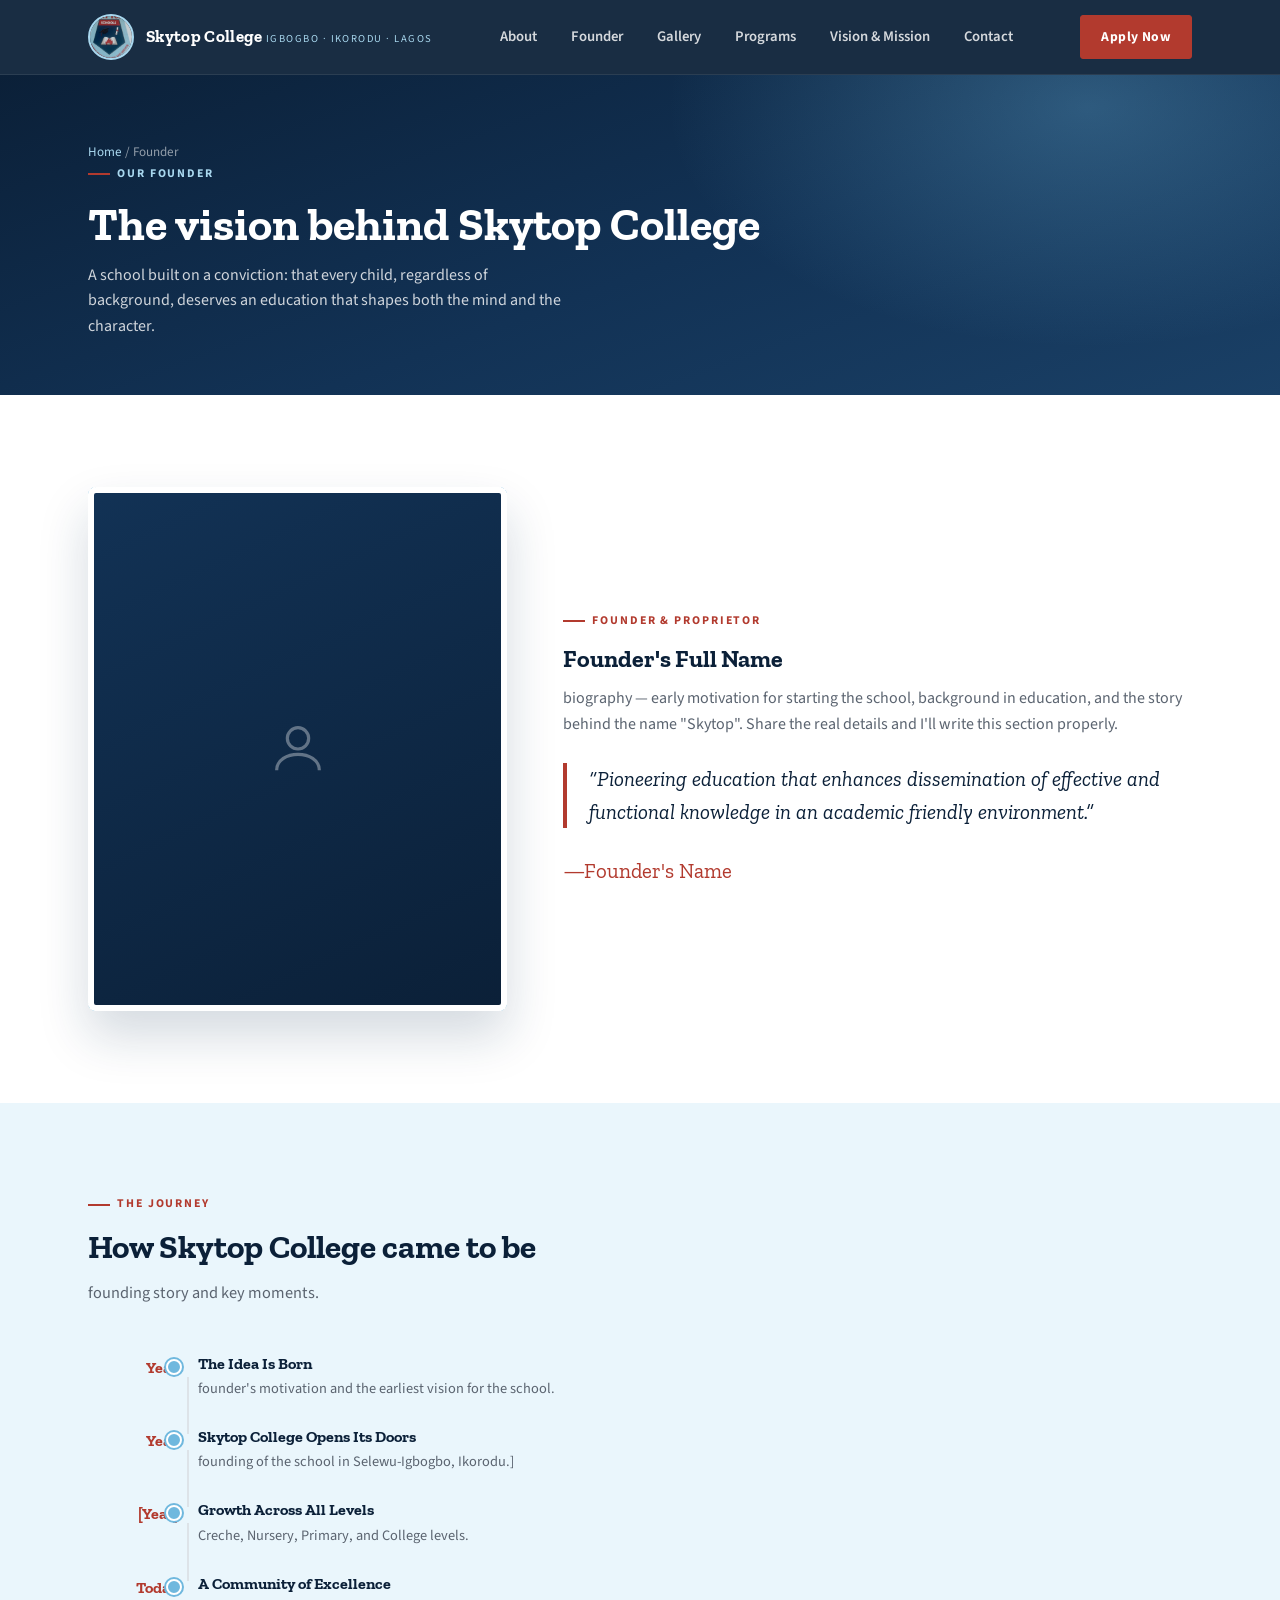
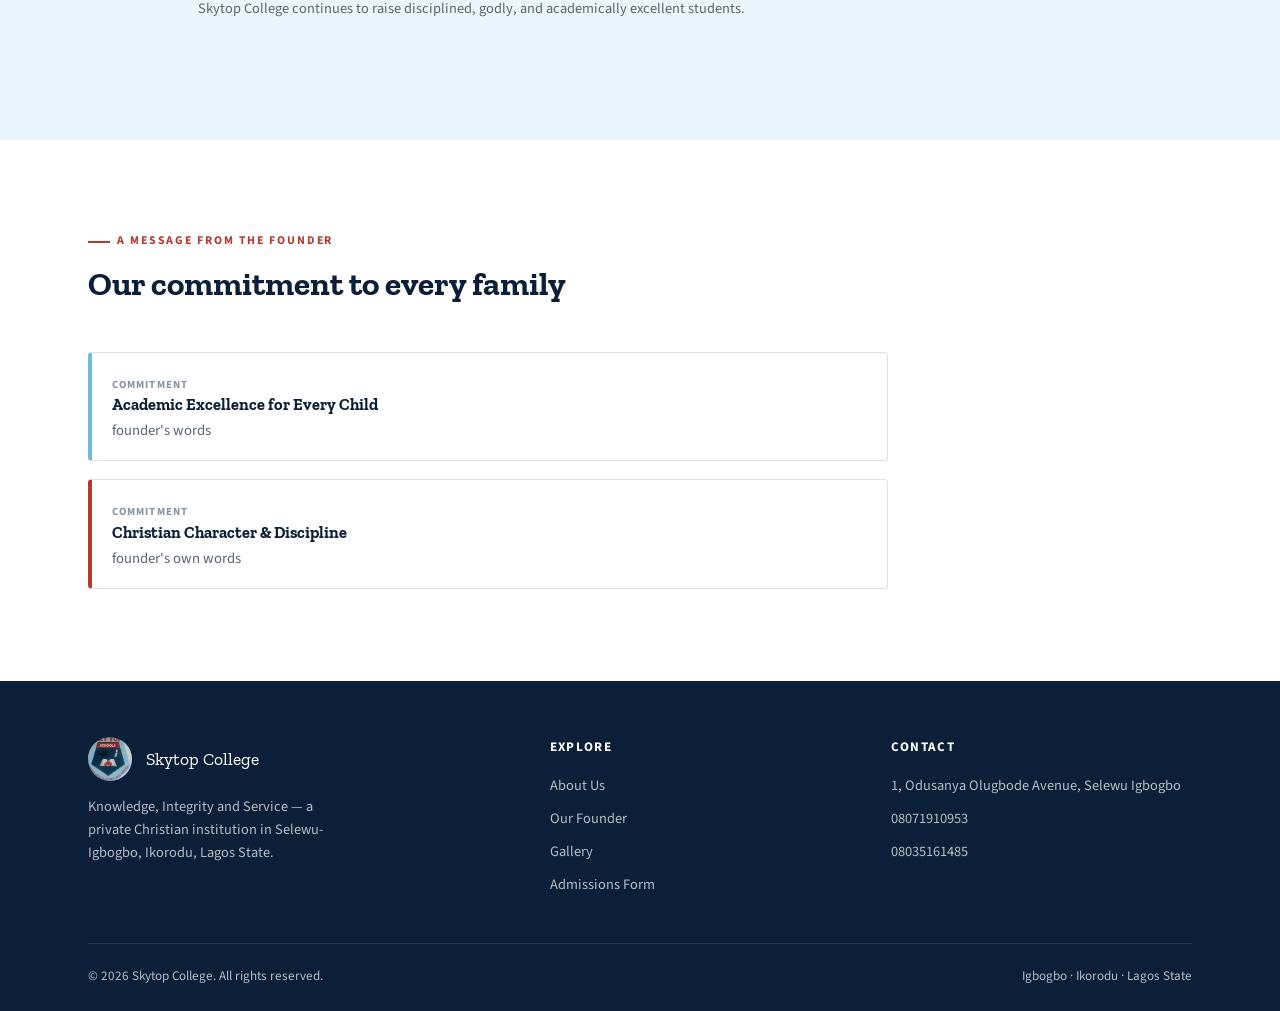
==== commit 89d4bcd9: "Update logo image source in founder.html" ====
--- a/founder.html
+++ b/founder.html
@@ -130,7 +130,7 @@
     <div class="foot-grid">
       <div>
         <div class="foot-brand">
-          <img src="assets/logo.jpg" alt="Skytop Schools crest">
+          <img src="logo.jpg" alt="Skytop Schools crest">
           <span>Skytop College</span>
         </div>
         <p style="max-width:36ch; font-size:.9rem;">Knowledge, Integrity and Service — a private Christian institution in Selewu-Igbogbo, Ikorodu, Lagos State.</p>
